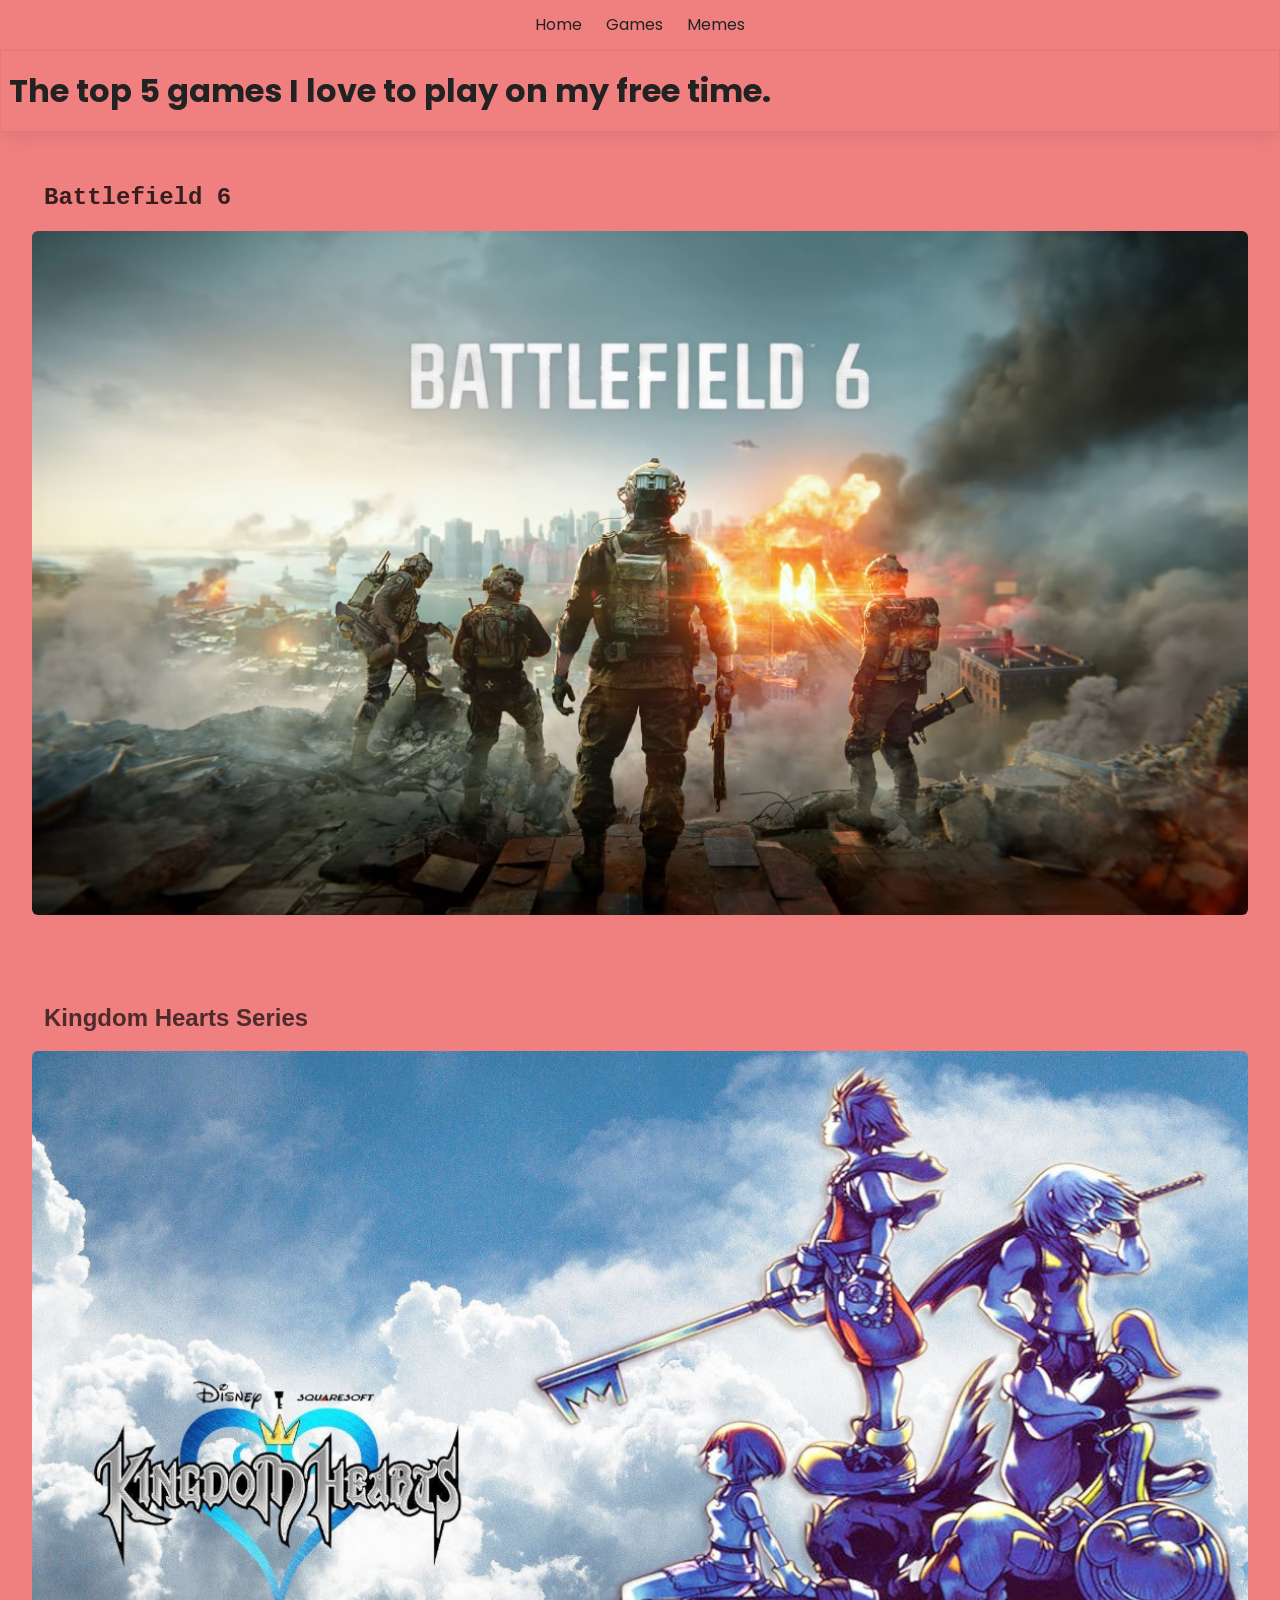
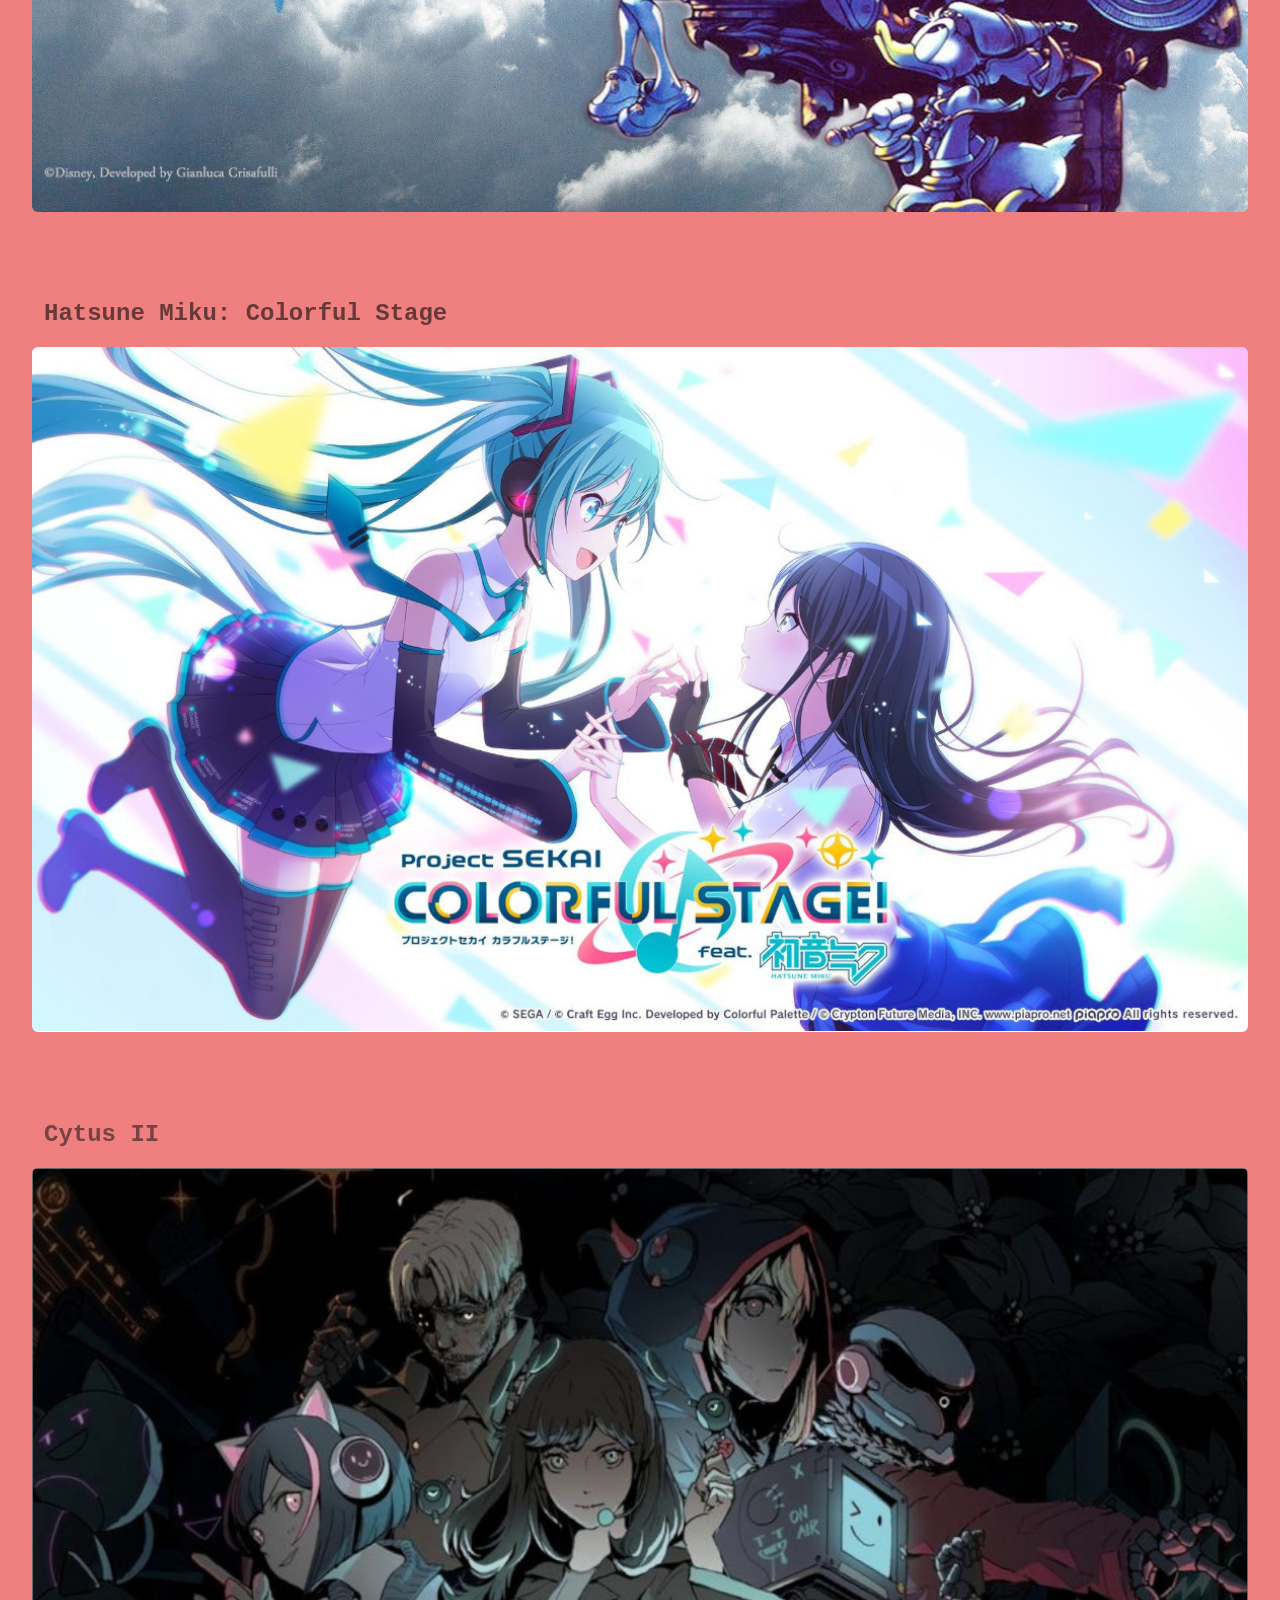
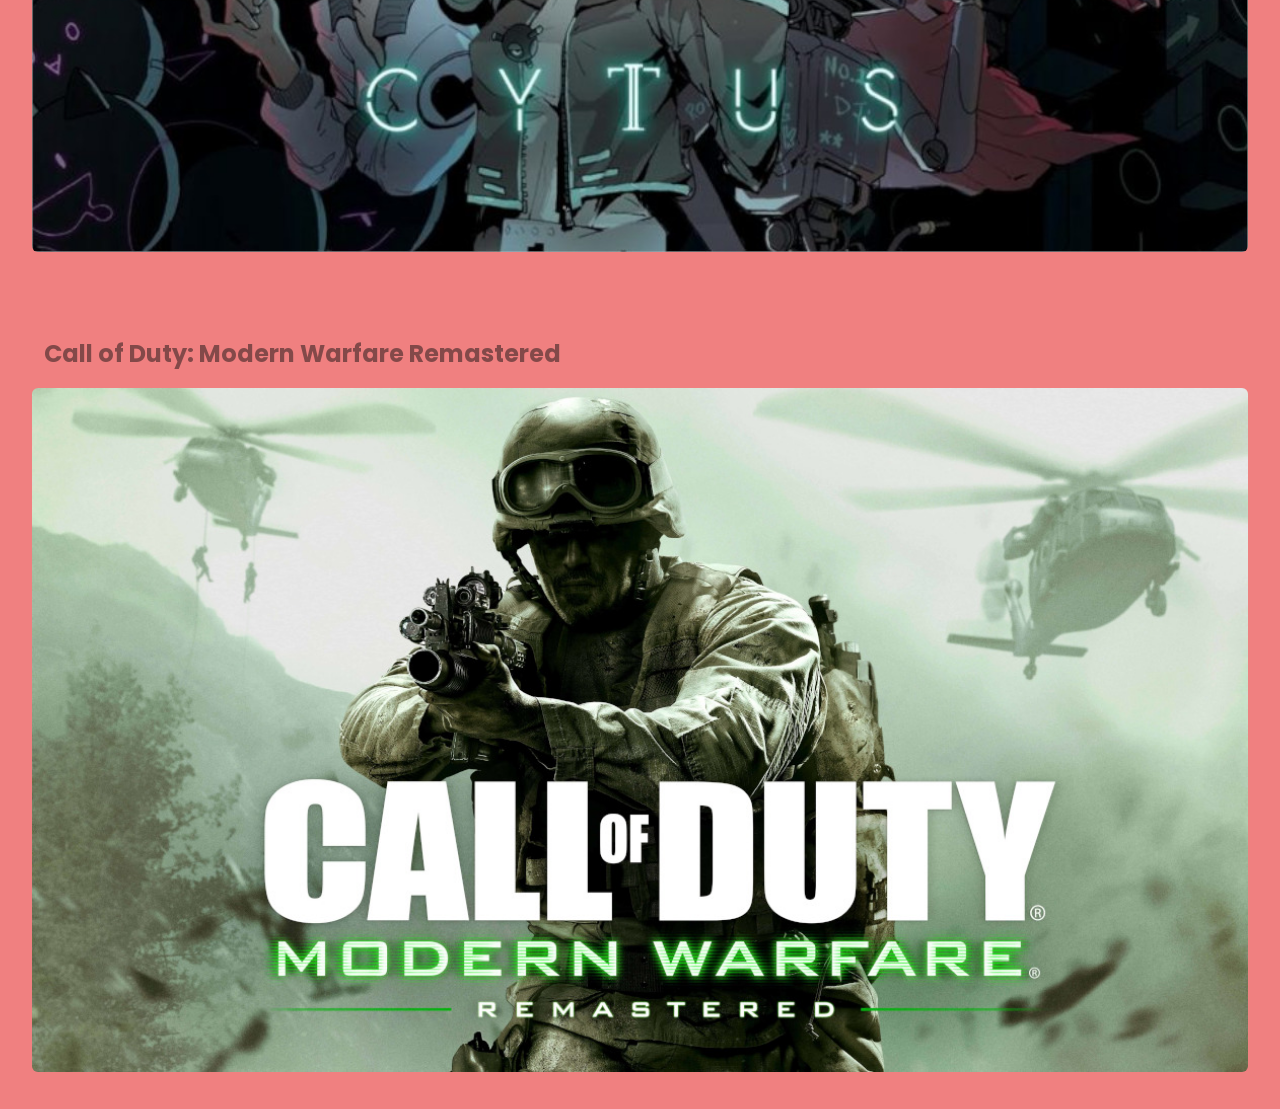
==== games.html @ e2cc28a9 "Adding the CSS, HTML, and media from the previous project" ====
<!DOCTYPE html>
<html lang="en">

<head>
  <meta charset="utf-8">
  <title>ITMD 361 Project 2</title>
  <link rel="stylesheet" href="css/normalize.css">
  <link href="https://fonts.googleapis.com/css2?family=Poppins:wght@400;700&display=swap" rel="stylesheet">
  <link rel="stylesheet" href="css/style.css">
</head>

<body id="games">
  <header>
    <nav>
	  <ul>
	    <li><a href="index.html">Home</a></li>
		<li><a href="games.html">Games</a></li>
		<li><a href="memes.html">Memes</a></li>
	  </ul>
    </nav>
  </header>
  <!-- Switch from list to headings (cascading error) -->
  <div class="intro-section">
    <h1>The top 5 games I love to play on my free time.</h1>
  </div>
  <section> 
    <h2 id="bfsix">Battlefield 6</h2>
    <img src="media/bfsix.jpg" alt="Battlefield 6 logo set in New York">
  </section>
  <section>
    <h2 id="kh">Kingdom Hearts Series</h2>
    <img src="media/kingh.jpg" alt="Kingdom Hearts logo with the main cast">
  </section>
  <section>
    <h2 id="miku">Hatsune Miku: Colorful Stage</h2>
    <img src="media/mike.jpg" alt="Hatsune Miku: Colorful Stage title card">
  </section>
  <section>
    <h2 id="cytus">Cytus II</h2>
    <img src="media/cytwo.jpg" alt="Cytus II title card with main characters">
  </section>
  <section>
  <h2 id="cod">Call of Duty: Modern Warfare Remastered</h2>
    <img src="media/mw.jpg" alt="Call of Duty Modern Warfare Remastered title card">
  </section>
</body>

</html>
---- css/style.css ----
/* Shared styling  */
html, body {
  height: 100%;
  font-family: 'Poppins', Arial, sans-serif;
  margin: 0;
  color: #222;
}
header nav ul {
  list-style: none;
  display: flex;
  justify-content: center;
  gap: 1.5rem;
  padding: 1rem 0;
  margin: 0;
}
a {
  text-decoration: none;
  color: #222;
}
img, video{
  max-width: 100%;
  height: auto;
}
main, section {
  padding: 2rem;
}
.intro-section {
  max-width: 90rem;
  margin: 0 auto;
  padding: 0 0.5rem;
  box-shadow: 0 6px 18px rgba(0,0,0,0.08); 
  border: 1px solid rgba(0,0,0,0.06);
}

#index {
  background-color: #72c7f5;
}
#index h1 {
  font-size: 2.25rem;
  letter-spacing: 0.02em;
  margin-bottom: 0.5rem;
}
#skills{
  color: #0b2533;
}
#experiences{
  color: #154863;
}
#education{
  color: #1d6084;
}

#games {
  background-color: #F08080;
}
#games section img {
  width: 100%;
  height: auto;
  border-radius: 0.375rem;
}
#games section h2 {
  position: relative;
  font-size: 1.5rem;
  padding-left: 0.75rem;
}
#bfsix{
  font-family:'Courier New', Courier, monospace;
  color: #361e1e;
}
#kh{
  font-family: 'Brush Script MT', cursive, sans-serif;
  color: #4e2b2b;
}
#miku{
  font-family: 'Monaco', monospace, sans-serif;
  color: #663939;
}
#cytus{
  font-family: 'Lucida Console', Monaco, monospace;
  color: #774242;
}
#cod{
  color: #834949;
}

#memes {
  background-color: #79e27f;
}
#memes section video {
  width: 100%;
  height: auto;
  border-radius: 0.375rem;
}
#subtitle {
  font-style: italic;
  color: #1a3b1a;
}
#miningBricks{
  color: #1f3b21;
}
#bfsixExp{
  color: #2b512d;
}
#bugatti{
  color: #366438;
}
#bugattiTwo{
  color: #407643;
}
#pancakes{
  color: #4d8d50;
}
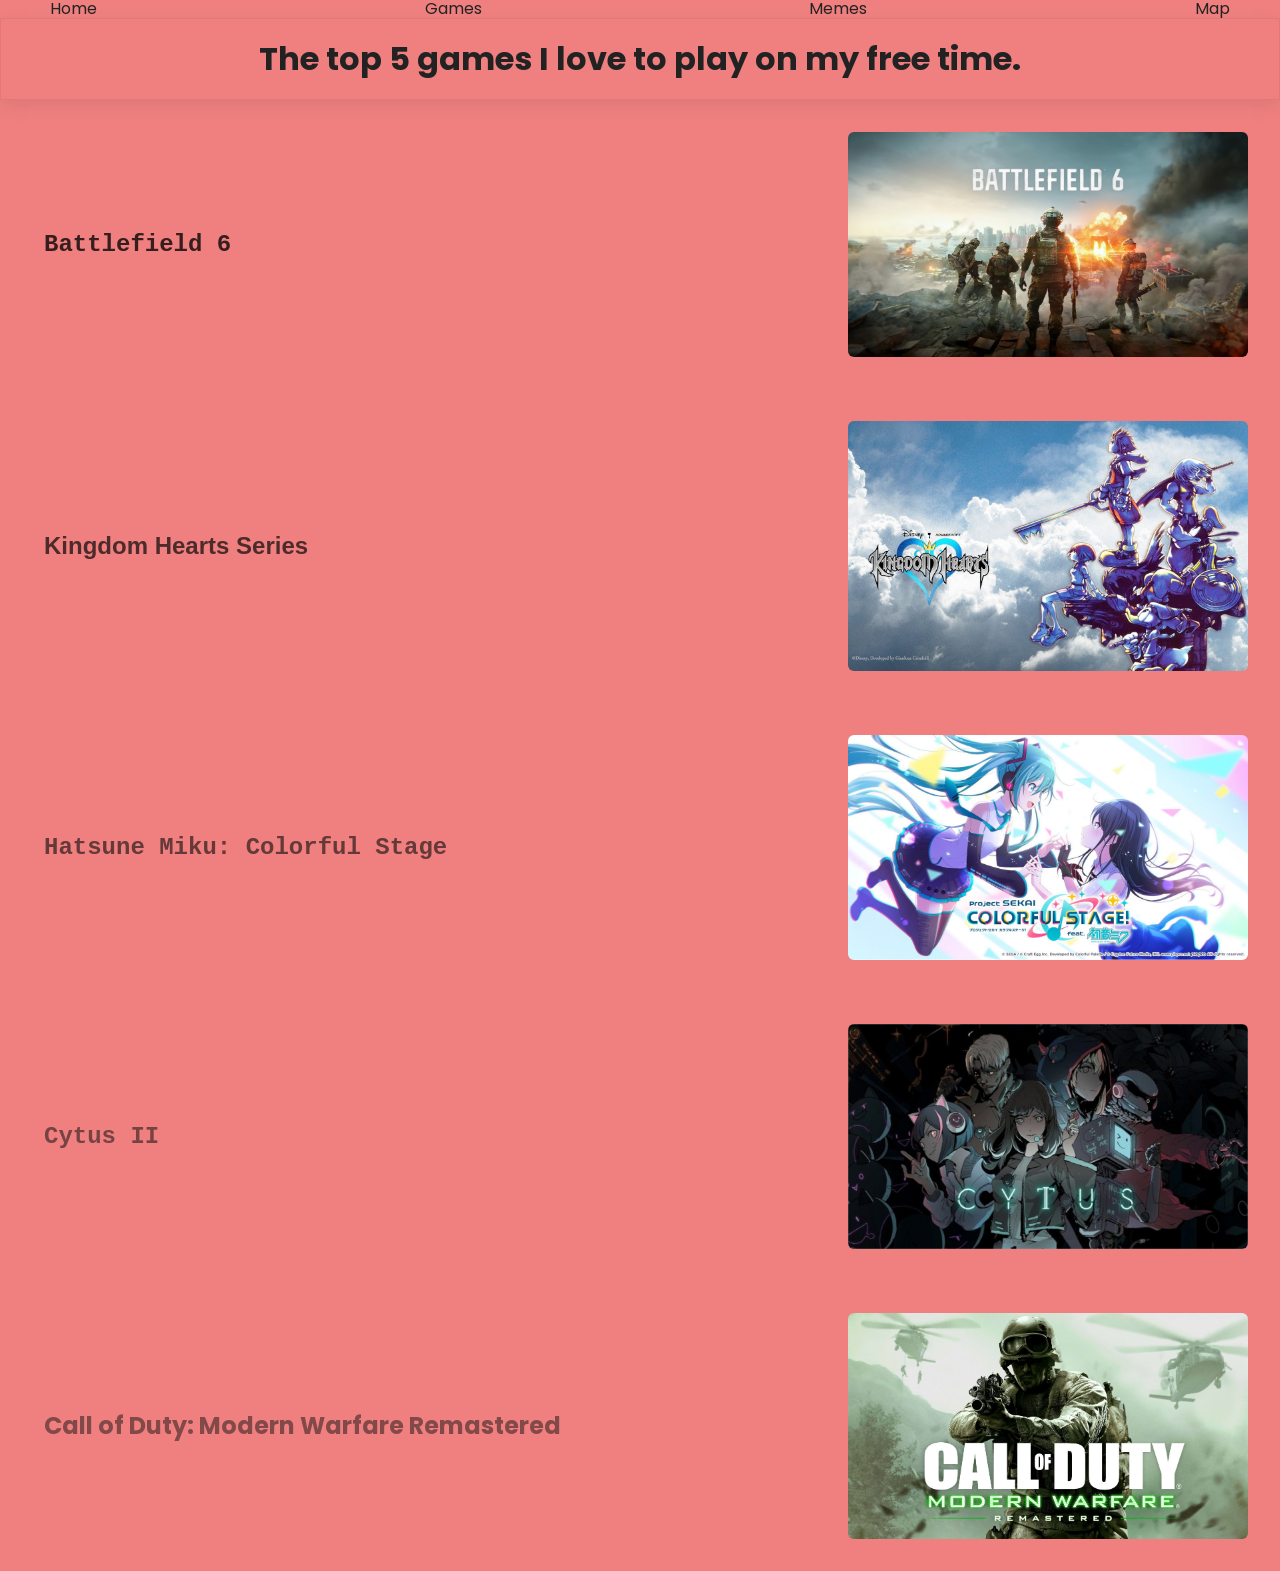
==== commit cd27485f: "Completed setup for map.html and it's directories" ====
--- a/games.html
+++ b/games.html
@@ -3,7 +3,7 @@
 
 <head>
   <meta charset="utf-8">
-  <title>ITMD 361 Project 2</title>
+  <title>ITMD 361 Project 3</title>
   <link rel="stylesheet" href="css/normalize.css">
   <link href="https://fonts.googleapis.com/css2?family=Poppins:wght@400;700&display=swap" rel="stylesheet">
   <link rel="stylesheet" href="css/style.css">
@@ -12,11 +12,12 @@
 <body id="games">
   <header>
     <nav>
-	  <ul>
-	    <li><a href="index.html">Home</a></li>
-		<li><a href="games.html">Games</a></li>
-		<li><a href="memes.html">Memes</a></li>
-	  </ul>
+	    <ul>
+	      <li><a href="index.html">Home</a></li>
+		    <li><a href="games.html">Games</a></li>
+		    <li><a href="memes.html">Memes</a></li>
+        <li><a href="map.html">Map</a></li>
+	    </ul>
     </nav>
   </header>
   <!-- Switch from list to headings (cascading error) -->
--- a/css/style.css
+++ b/css/style.css
@@ -109,4 +109,45 @@
 }
 #pancakes{
   color: #4d8d50;
+}
+
+@media (min-width: 600px) {
+  #games body {
+    font-size: 16px;
+  }
+  #games nav ul {
+    justify-content: space-around;
+    display: flex;
+  }
+  #games section {
+    display: flex;
+    gap: 20px;
+    align-items: center;
+  }
+  #games section img {
+    width: 300px;
+  }
+  #games .intro-section h1{
+    text-align: center;
+  }
+}
+@media (min-width: 1024px) {
+  #games body {
+    max-width: 1200px;
+    margin: auto;
+  }
+  #games nav ul {
+    justify-content: space-between;
+    padding: 0 50px;
+  }
+  #games section {
+    flex-direction: row;
+    justify-content: space-between; 
+  }
+  #games section img {
+    width: 400px;
+  }
+  #games h2 {
+    font-size: 2rem;
+  }
 }
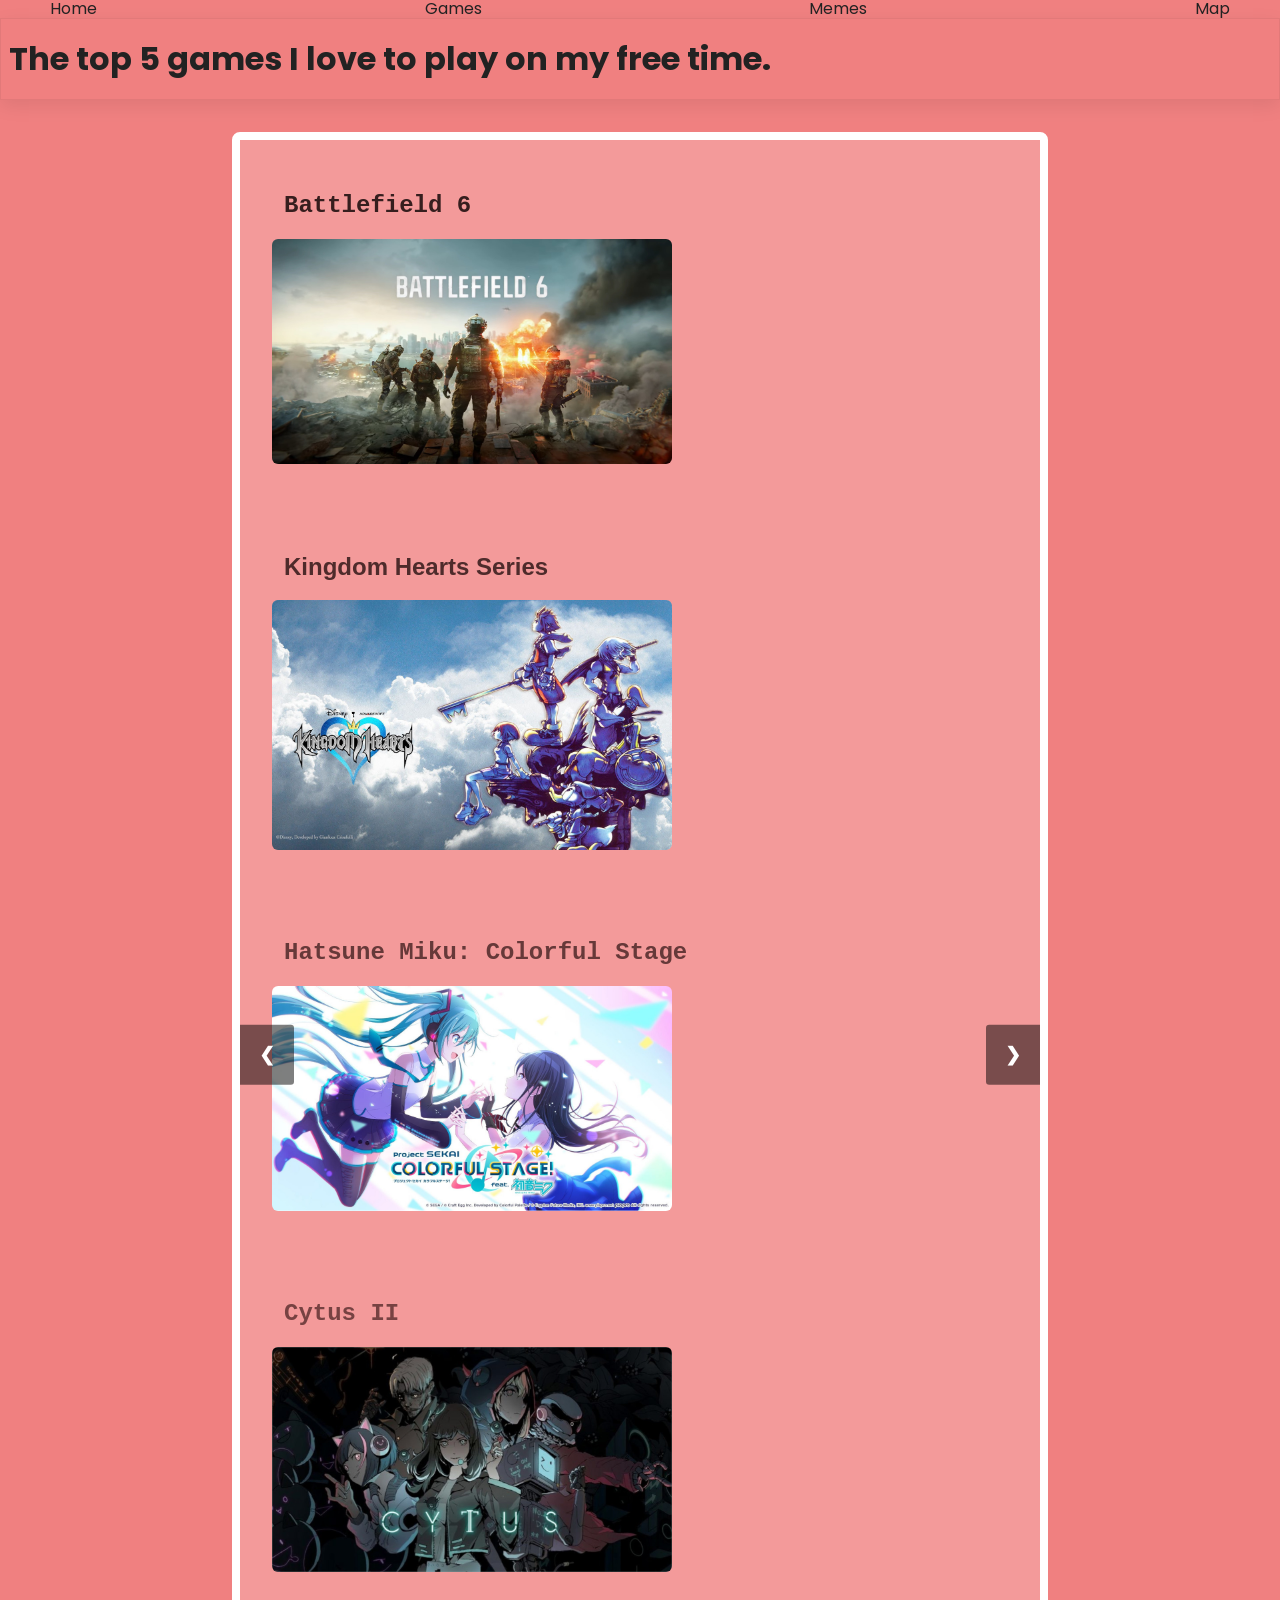
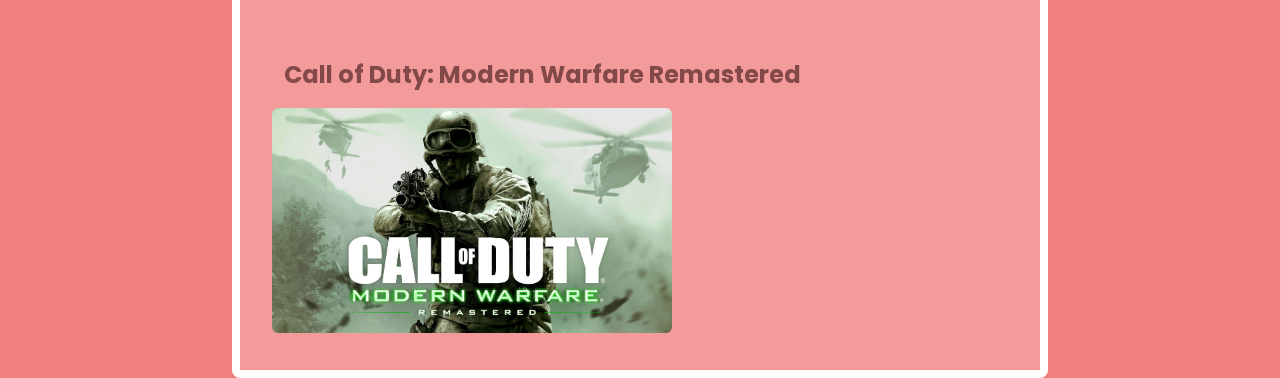
==== commit cb24b2f9: "Complete overhaul for the slider logic for javaScript I came up with a new solution with some qualit" ====
--- a/games.html
+++ b/games.html
@@ -7,6 +7,7 @@
   <link rel="stylesheet" href="css/normalize.css">
   <link href="https://fonts.googleapis.com/css2?family=Poppins:wght@400;700&display=swap" rel="stylesheet">
   <link rel="stylesheet" href="css/style.css">
+  <script src="script.js"></script>
 </head>
 
 <body id="games">
@@ -20,30 +21,33 @@
 	    </ul>
     </nav>
   </header>
-  <!-- Switch from list to headings (cascading error) -->
   <div class="intro-section">
     <h1>The top 5 games I love to play on my free time.</h1>
   </div>
-  <section> 
-    <h2 id="bfsix">Battlefield 6</h2>
-    <img src="media/bfsix.jpg" alt="Battlefield 6 logo set in New York">
-  </section>
-  <section>
-    <h2 id="kh">Kingdom Hearts Series</h2>
-    <img src="media/kingh.jpg" alt="Kingdom Hearts logo with the main cast">
-  </section>
-  <section>
-    <h2 id="miku">Hatsune Miku: Colorful Stage</h2>
-    <img src="media/mike.jpg" alt="Hatsune Miku: Colorful Stage title card">
-  </section>
-  <section>
-    <h2 id="cytus">Cytus II</h2>
-    <img src="media/cytwo.jpg" alt="Cytus II title card with main characters">
-  </section>
-  <section>
-  <h2 id="cod">Call of Duty: Modern Warfare Remastered</h2>
-    <img src="media/mw.jpg" alt="Call of Duty Modern Warfare Remastered title card">
-  </section>
+  <div class="slider-container">
+    <section> 
+      <h2 id="bfsix">Battlefield 6</h2>
+      <img src="media/bfsix.jpg" alt="Battlefield 6 logo set in New York">
+    </section>
+    <section>
+      <h2 id="kh">Kingdom Hearts Series</h2>
+      <img src="media/kingh.jpg" alt="Kingdom Hearts logo with the main cast">
+    </section>
+    <section>
+      <h2 id="miku">Hatsune Miku: Colorful Stage</h2>
+      <img src="media/mike.jpg" alt="Hatsune Miku: Colorful Stage title card">
+    </section>
+    <section>
+      <h2 id="cytus">Cytus II</h2>
+      <img src="media/cytwo.jpg" alt="Cytus II title card with main characters">
+    </section>
+    <section>
+    <h2 id="cod">Call of Duty: Modern Warfare Remastered</h2>
+      <img src="media/mw.jpg" alt="Call of Duty Modern Warfare Remastered title card">
+    </section>
+    <button class="prev" onclick="changeSlide(-1)">&#10094;</button>
+    <button class="next" onclick="changeSlide(1)">&#10095;</button>
+  </div>
 </body>
 
 </html>
--- a/css/style.css
+++ b/css/style.css
@@ -32,6 +32,34 @@
   border: 1px solid rgba(0,0,0,0.06);
 }
 
+#map {
+  width: 100%;
+  height: 25rem;
+}
+.controls {
+  margin-top: 0.625;
+  border: 0.0625 solid transparent;
+  border-radius: 0.125rem 0 0 0.125rem;
+  box-sizing: border-box;
+  height: 2rem;
+  outline: none;
+  box-shadow: 0 0.125rem 0.375rem rgba(0, 0, 0, 0.3);
+}
+#pac-input {
+  background-color: #fff;
+  padding: 0 0.5rem 0 0.8125rem;
+  width: 18.75rem;
+  font-family: Roboto;
+  font-size: 0.9375rem;
+  text-overflow: ellipsis;
+}
+#locate-btn {
+  background-color: #fff;
+  cursor: pointer;
+  padding: 0.3125rem;
+  margin: 0.625rem;
+}
+
 #index {
   background-color: #72c7f5;
 }
@@ -63,6 +91,51 @@
   font-size: 1.5rem;
   padding-left: 0.75rem;
 }
+.slider-container {
+  position: relative;
+  max-width: 800px; 
+  width: 90%;       
+  margin: 2rem auto;
+  overflow: hidden;
+  border: 0.5rem solid #fff;
+  border-radius: 0.5rem;
+  background: rgba(255, 255, 255, 0.2);
+}
+.slide {
+  display: none; 
+  padding: 5%; 
+  text-align: center;
+}
+.slide img {
+  width: 100%;
+  height: 50vh; /* Should be scaled to ~50%, if not then edit*/
+  object-fit: cover;
+  border-radius: 0.375rem;
+}
+.prev, .next {
+  position: absolute;
+  top: 50%;
+  transform: translateY(-50%);
+  background-color: rgba(0,0,0,0.5);
+  color: white;
+  padding: 1em; 
+  cursor: pointer;
+  border: none;
+  font-weight: bold;
+  font-size: 1.2rem;
+  transition: background 0.3s;
+}
+.next { 
+  right: 0; 
+  border-radius: 0.2rem 0 0 0.2rem; 
+}
+.prev { 
+  left: 0; 
+  border-radius: 0 0.2rem 0.2rem 0; 
+}
+.prev:hover, .next:hover { 
+  background-color: rgba(0,0,0,0.8); 
+}
 #bfsix{
   font-family:'Courier New', Courier, monospace;
   color: #361e1e;
@@ -111,9 +184,9 @@
   color: #4d8d50;
 }
 
-@media (min-width: 600px) {
+@media (min-width: 37.5) {
   #games body {
-    font-size: 16px;
+    font-size: 1rem;
   }
   #games nav ul {
     justify-content: space-around;
@@ -121,31 +194,31 @@
   }
   #games section {
     display: flex;
-    gap: 20px;
+    gap: 1.25rem;
     align-items: center;
   }
   #games section img {
-    width: 300px;
+    width: 18.75;
   }
   #games .intro-section h1{
     text-align: center;
   }
 }
-@media (min-width: 1024px) {
+@media (min-width: 64rem) {
   #games body {
-    max-width: 1200px;
+    max-width: 75rem;
     margin: auto;
   }
   #games nav ul {
     justify-content: space-between;
-    padding: 0 50px;
+    padding: 0 3.125rem;
   }
   #games section {
     flex-direction: row;
     justify-content: space-between; 
   }
   #games section img {
-    width: 400px;
+    width: 25rem;
   }
   #games h2 {
     font-size: 2rem;
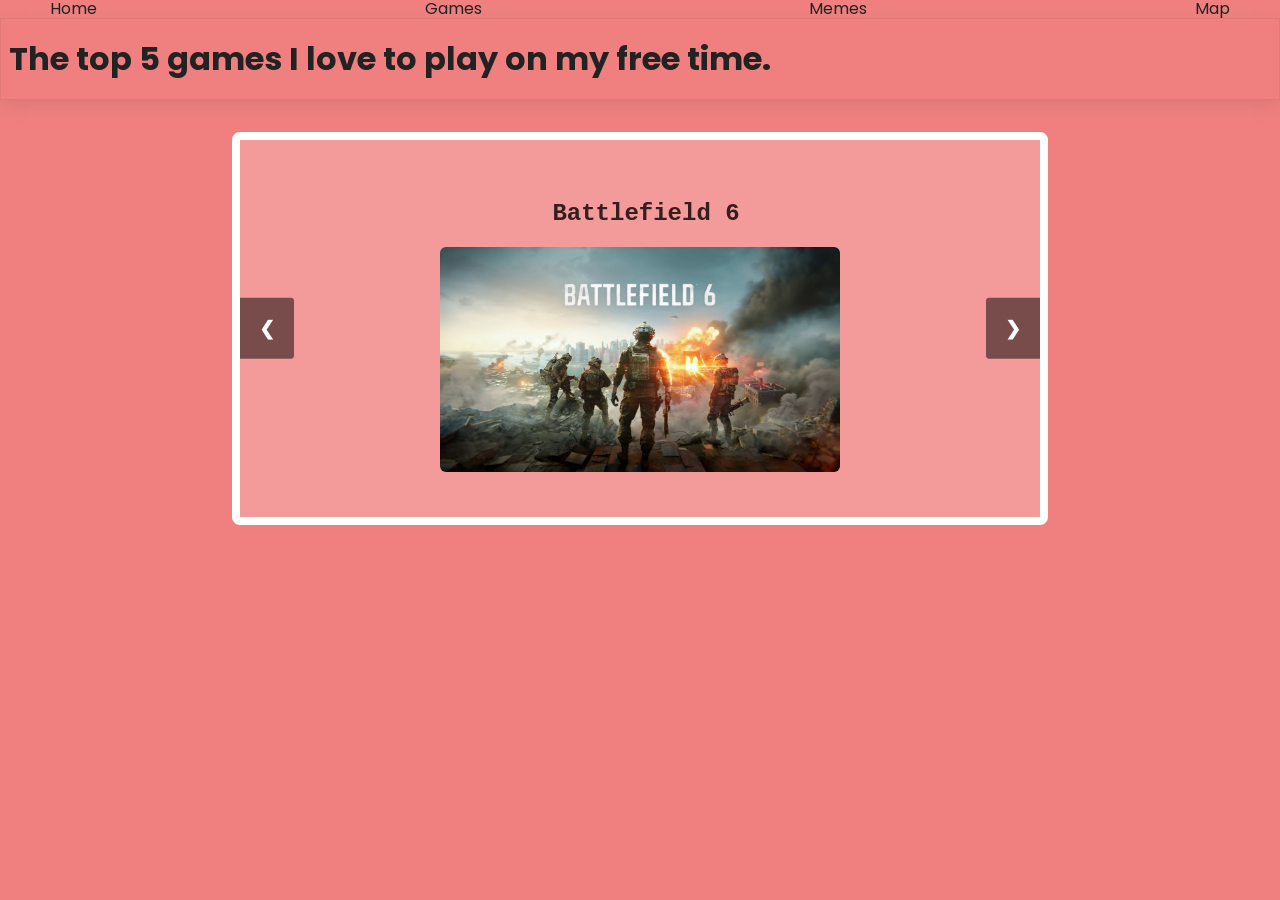
==== commit 2dc1616c: "Fixed a logic error where slides were not being hidden in games.html" ====
--- a/games.html
+++ b/games.html
@@ -25,23 +25,23 @@
     <h1>The top 5 games I love to play on my free time.</h1>
   </div>
   <div class="slider-container">
-    <section> 
+    <section class="slide"> 
       <h2 id="bfsix">Battlefield 6</h2>
       <img src="media/bfsix.jpg" alt="Battlefield 6 logo set in New York">
     </section>
-    <section>
+    <section class="slide">
       <h2 id="kh">Kingdom Hearts Series</h2>
       <img src="media/kingh.jpg" alt="Kingdom Hearts logo with the main cast">
     </section>
-    <section>
+    <section class="slide">
       <h2 id="miku">Hatsune Miku: Colorful Stage</h2>
       <img src="media/mike.jpg" alt="Hatsune Miku: Colorful Stage title card">
     </section>
-    <section>
+    <section class="slide">
       <h2 id="cytus">Cytus II</h2>
       <img src="media/cytwo.jpg" alt="Cytus II title card with main characters">
     </section>
-    <section>
+    <section class="slide">
     <h2 id="cod">Call of Duty: Modern Warfare Remastered</h2>
       <img src="media/mw.jpg" alt="Call of Duty Modern Warfare Remastered title card">
     </section>
